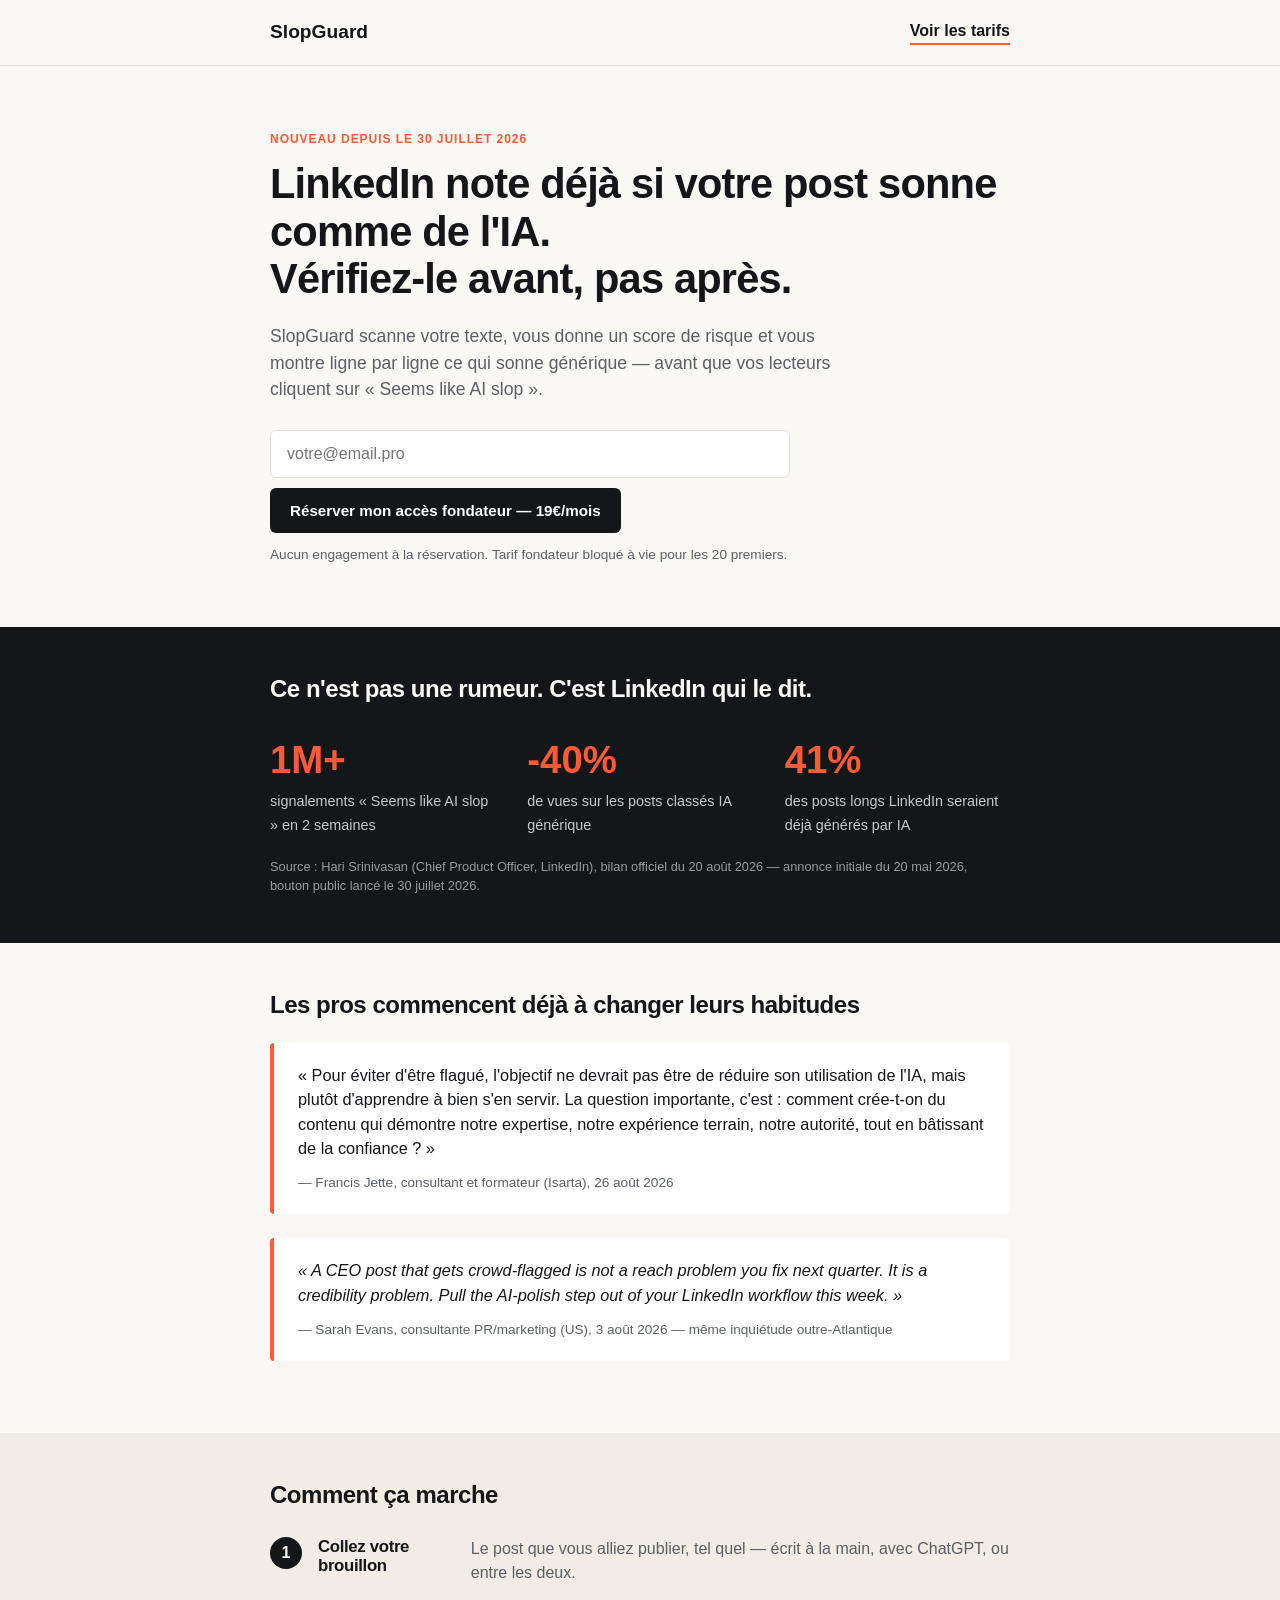
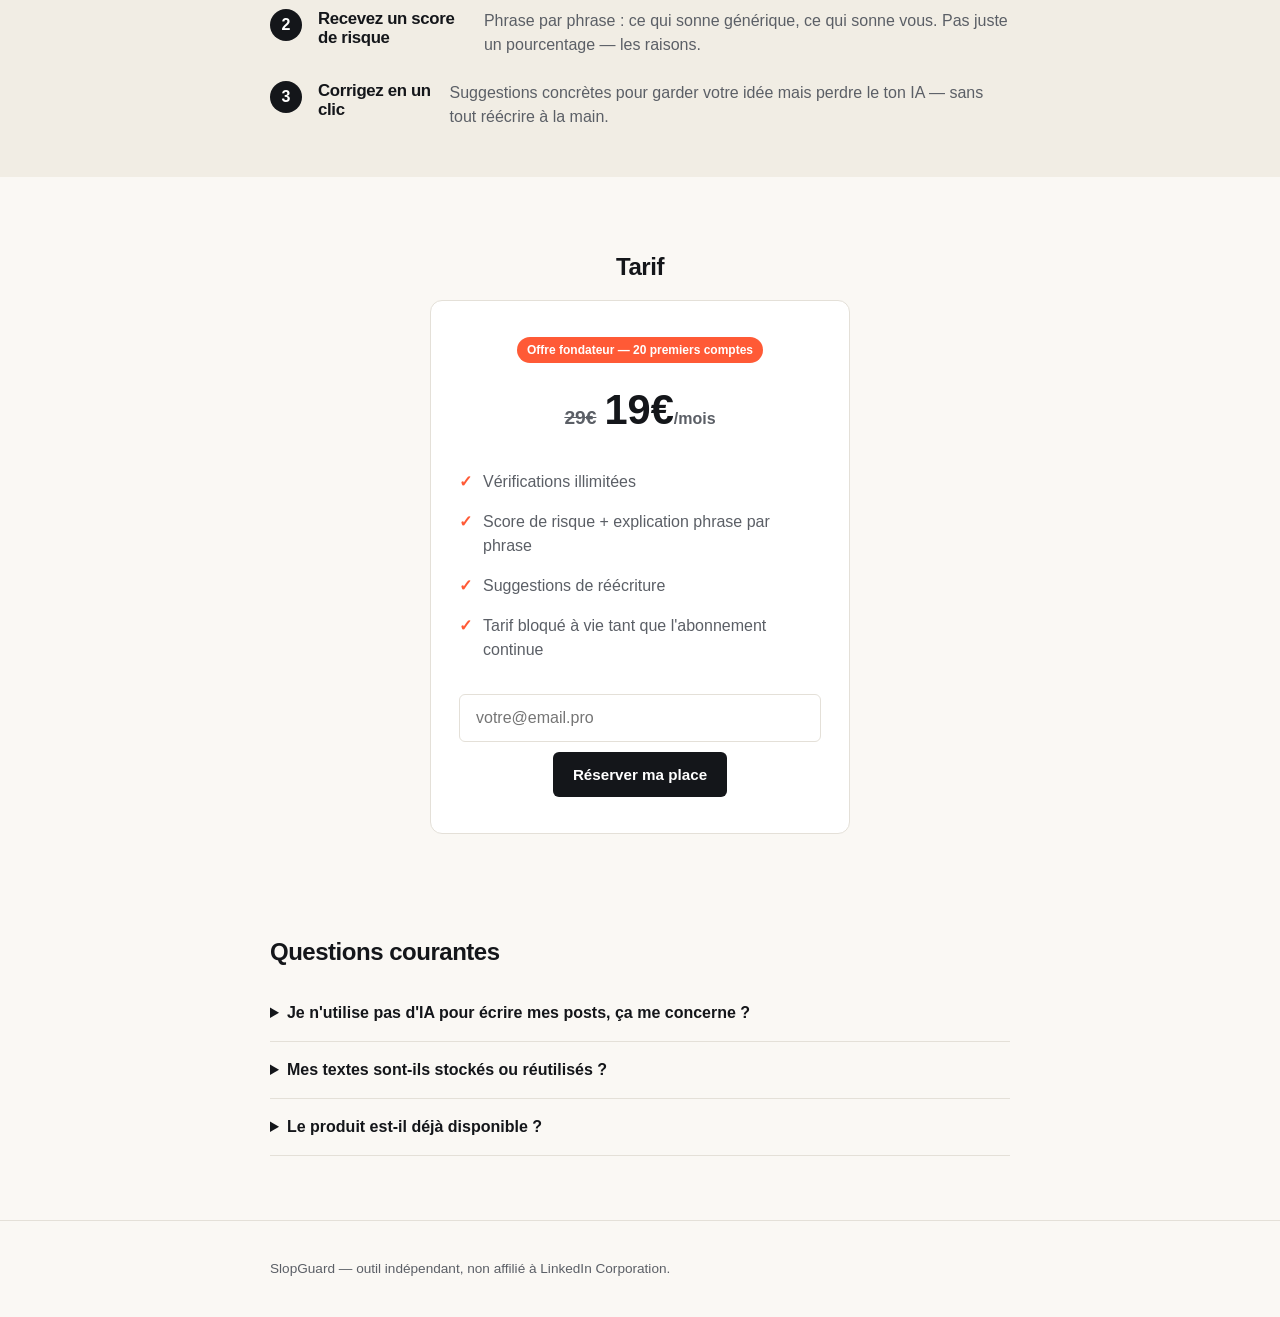
==== index.html @ 18052779 "Landing SlopGuard v1 Co-Authored-By: Claude Sonnet 5 <noreply@anthropic.com>" ====
<!DOCTYPE html>
<html lang="fr">
<head>
<meta charset="UTF-8">
<meta name="viewport" content="width=device-width, initial-scale=1.0">
<title>SlopGuard — Vérifiez vos posts LinkedIn avant qu'ils ne vous coûtent votre portée</title>
<meta name="description" content="LinkedIn a signalé 1 million de posts comme IA générique en 3 semaines et réduit leur portée de 40%. SlopGuard scanne votre texte avant publication et vous dit exactement quoi changer.">
<link rel="stylesheet" href="style.css">
</head>
<body>

<header class="site-header">
  <div class="wrap">
    <span class="logo">SlopGuard</span>
    <a href="#prix" class="nav-cta">Voir les tarifs</a>
  </div>
</header>

<section class="hero">
  <div class="wrap">
    <p class="eyebrow">Nouveau depuis le 30 juillet 2026</p>
    <h1>LinkedIn note déjà si votre post sonne comme de l'IA.<br>Vérifiez-le avant, pas après.</h1>
    <p class="lead">
      SlopGuard scanne votre texte, vous donne un score de risque et vous montre ligne par ligne
      ce qui sonne générique — avant que vos lecteurs cliquent sur « Seems like AI slop ».
    </p>
    <form class="capture-form" action="https://formsubmit.co/tpons.cr@gmail.com" method="POST">
      <input type="hidden" name="_subject" content="Nouvelle réservation SlopGuard">
      <input type="hidden" name="_template" value="table">
      <input type="hidden" name="_captcha" value="false">
      <input type="email" name="email" placeholder="votre@email.pro" required>
      <button type="submit">Réserver mon accès fondateur — 19€/mois</button>
    </form>
    <p class="reassure">Aucun engagement à la réservation. Tarif fondateur bloqué à vie pour les 20 premiers.</p>
  </div>
</section>

<section class="proof">
  <div class="wrap">
    <h2>Ce n'est pas une rumeur. C'est LinkedIn qui le dit.</h2>
    <div class="stat-row">
      <div class="stat">
        <span class="num">1M+</span>
        <span class="label">signalements « Seems like AI slop » en 2 semaines</span>
      </div>
      <div class="stat">
        <span class="num">-40%</span>
        <span class="label">de vues sur les posts classés IA générique</span>
      </div>
      <div class="stat">
        <span class="num">41%</span>
        <span class="label">des posts longs LinkedIn seraient déjà générés par IA</span>
      </div>
    </div>
    <p class="source">
      Source : Hari Srinivasan (Chief Product Officer, LinkedIn), bilan officiel du 20 août 2026 —
      annonce initiale du 20 mai 2026, bouton public lancé le 30 juillet 2026.
    </p>
  </div>
</section>

<section class="testimonials">
  <div class="wrap">
    <h2>Les pros commencent déjà à changer leurs habitudes</h2>
    <blockquote>
      <p>« Pour éviter d'être flagué, l'objectif ne devrait pas être de réduire son utilisation de
      l'IA, mais plutôt d'apprendre à bien s'en servir. La question importante, c'est : comment
      crée-t-on du contenu qui démontre notre expertise, notre expérience terrain, notre autorité,
      tout en bâtissant de la confiance ? »</p>
      <cite>— Francis Jette, consultant et formateur (Isarta), 26 août 2026</cite>
    </blockquote>
    <blockquote class="en">
      <p>« A CEO post that gets crowd-flagged is not a reach problem you fix next quarter. It is a
      credibility problem. Pull the AI-polish step out of your LinkedIn workflow this week. »</p>
      <cite>— Sarah Evans, consultante PR/marketing (US), 3 août 2026 — même inquiétude outre-Atlantique</cite>
    </blockquote>
  </div>
</section>

<section class="how">
  <div class="wrap">
    <h2>Comment ça marche</h2>
    <ol class="steps">
      <li>
        <span class="step-num">1</span>
        <h3>Collez votre brouillon</h3>
        <p>Le post que vous alliez publier, tel quel — écrit à la main, avec ChatGPT, ou entre les deux.</p>
      </li>
      <li>
        <span class="step-num">2</span>
        <h3>Recevez un score de risque</h3>
        <p>Phrase par phrase : ce qui sonne générique, ce qui sonne vous. Pas juste un pourcentage — les raisons.</p>
      </li>
      <li>
        <span class="step-num">3</span>
        <h3>Corrigez en un clic</h3>
        <p>Suggestions concrètes pour garder votre idée mais perdre le ton IA — sans tout réécrire à la main.</p>
      </li>
    </ol>
  </div>
</section>

<section class="pricing" id="prix">
  <div class="wrap">
    <h2>Tarif</h2>
    <div class="price-card">
      <p class="badge">Offre fondateur — 20 premiers comptes</p>
      <p class="price"><span class="old">29€</span>19€<span class="per">/mois</span></p>
      <ul>
        <li>Vérifications illimitées</li>
        <li>Score de risque + explication phrase par phrase</li>
        <li>Suggestions de réécriture</li>
        <li>Tarif bloqué à vie tant que l'abonnement continue</li>
      </ul>
      <form class="capture-form" action="https://formsubmit.co/tpons.cr@gmail.com" method="POST">
        <input type="hidden" name="_subject" content="Nouvelle réservation SlopGuard — tarif">
        <input type="hidden" name="_captcha" value="false">
        <input type="email" name="email" placeholder="votre@email.pro" required>
        <button type="submit">Réserver ma place</button>
      </form>
    </div>
  </div>
</section>

<section class="faq">
  <div class="wrap">
    <h2>Questions courantes</h2>
    <details>
      <summary>Je n'utilise pas d'IA pour écrire mes posts, ça me concerne ?</summary>
      <p>Les détecteurs se trompent aussi sur du texte 100% humain, surtout s'il est très structuré
      ou très lisse. SlopGuard vous montre le même score que verrait un lecteur qui hésite à
      cliquer sur « Seems like AI slop » — utile même sans IA.</p>
    </details>
    <details>
      <summary>Mes textes sont-ils stockés ou réutilisés ?</summary>
      <p>Non. Le texte collé sert uniquement à générer votre score, il n'est pas conservé au-delà
      de l'analyse. Détail complet dans la politique de confidentialité au lancement.</p>
    </details>
    <details>
      <summary>Le produit est-il déjà disponible ?</summary>
      <p>La version testable ouvre aux 20 premiers comptes fondateurs. Réservez votre place, vous
      serez prévenu par email dès l'ouverture — avec le tarif bloqué à 19€/mois.</p>
    </details>
  </div>
</section>

<footer class="site-footer">
  <div class="wrap">
    <p>SlopGuard — outil indépendant, non affilié à LinkedIn Corporation.</p>
  </div>
</footer>

</body>
</html>
---- style.css ----
:root {
  --ink: #14161a;
  --paper: #faf8f4;
  --accent: #ff5a36;
  --accent-ink: #14161a;
  --muted: #5b5f66;
  --line: #e4e0d8;
  --card: #ffffff;
}

* { box-sizing: border-box; }

body {
  margin: 0;
  background: var(--paper);
  color: var(--ink);
  font-family: -apple-system, BlinkMacSystemFont, "Segoe UI", Helvetica, Arial, sans-serif;
  line-height: 1.5;
}

.wrap {
  max-width: 780px;
  margin: 0 auto;
  padding: 0 20px;
}

h1, h2, h3 {
  font-weight: 800;
  letter-spacing: -0.02em;
  line-height: 1.15;
}

.site-header {
  border-bottom: 1px solid var(--line);
  padding: 18px 0;
}
.site-header .wrap {
  display: flex;
  justify-content: space-between;
  align-items: center;
}
.logo { font-weight: 800; font-size: 1.2rem; }
.nav-cta {
  color: var(--ink);
  text-decoration: none;
  font-weight: 600;
  border-bottom: 2px solid var(--accent);
}

.hero { padding: 64px 0 48px; }
.eyebrow {
  text-transform: uppercase;
  letter-spacing: 0.08em;
  font-size: 0.75rem;
  font-weight: 700;
  color: var(--accent);
  margin: 0 0 12px;
}
.hero h1 { font-size: clamp(1.8rem, 4.5vw, 2.6rem); margin: 0 0 20px; }
.lead { font-size: 1.1rem; color: var(--muted); max-width: 60ch; margin: 0 0 28px; }

.capture-form {
  display: flex;
  gap: 10px;
  flex-wrap: wrap;
  max-width: 520px;
}
.capture-form input[type="email"] {
  flex: 1 1 220px;
  padding: 14px 16px;
  border: 1px solid var(--line);
  border-radius: 6px;
  font-size: 1rem;
  background: var(--card);
}
.capture-form button {
  padding: 14px 20px;
  background: var(--accent-ink);
  color: #fff;
  border: none;
  border-radius: 6px;
  font-weight: 700;
  font-size: 0.95rem;
  cursor: pointer;
  white-space: nowrap;
}
.capture-form button:hover { background: var(--accent); }
.reassure { color: var(--muted); font-size: 0.85rem; margin-top: 12px; }

.proof {
  background: var(--ink);
  color: var(--paper);
  padding: 48px 0;
}
.proof h2 { margin: 0 0 28px; font-size: 1.5rem; }
.stat-row {
  display: flex;
  gap: 32px;
  flex-wrap: wrap;
  margin-bottom: 20px;
}
.stat { flex: 1 1 160px; }
.stat .num {
  display: block;
  font-size: 2.4rem;
  font-weight: 800;
  color: var(--accent);
}
.stat .label { color: #c8c8c8; font-size: 0.9rem; }
.source { color: #9a9a9a; font-size: 0.8rem; margin: 0; }

.testimonials { padding: 48px 0; }
.testimonials h2 { font-size: 1.5rem; margin: 0 0 24px; }
blockquote {
  margin: 0 0 24px;
  padding: 20px 24px;
  background: var(--card);
  border-left: 4px solid var(--accent);
  border-radius: 4px;
}
blockquote p { margin: 0 0 10px; font-size: 1.02rem; }
blockquote cite { color: var(--muted); font-size: 0.85rem; font-style: normal; }
blockquote.en p { font-style: italic; }

.how { padding: 48px 0; background: #f1ede4; }
.how h2 { font-size: 1.5rem; margin: 0 0 28px; }
.steps { list-style: none; padding: 0; margin: 0; display: grid; gap: 24px; }
.steps li { display: flex; gap: 16px; align-items: flex-start; }
.step-num {
  flex: none;
  width: 32px; height: 32px;
  border-radius: 50%;
  background: var(--accent-ink);
  color: #fff;
  display: flex; align-items: center; justify-content: center;
  font-weight: 700;
}
.steps h3 { margin: 0 0 4px; font-size: 1.05rem; }
.steps p { margin: 0; color: var(--muted); }

.pricing { padding: 56px 0; text-align: center; }
.price-card {
  background: var(--card);
  border: 1px solid var(--line);
  border-radius: 12px;
  padding: 36px 28px;
  max-width: 420px;
  margin: 0 auto;
}
.badge {
  display: inline-block;
  background: var(--accent);
  color: #fff;
  font-size: 0.75rem;
  font-weight: 700;
  padding: 4px 10px;
  border-radius: 999px;
  margin: 0 0 16px;
}
.price { font-size: 2.6rem; font-weight: 800; margin: 0 0 20px; }
.price .old { font-size: 1.2rem; color: var(--muted); text-decoration: line-through; margin-right: 8px; font-weight: 600; }
.price .per { font-size: 1rem; color: var(--muted); font-weight: 600; }
.price-card ul { list-style: none; padding: 0; margin: 0 0 24px; text-align: left; }
.price-card li {
  padding: 8px 0 8px 24px;
  position: relative;
  color: var(--muted);
}
.price-card li::before {
  content: "✓";
  position: absolute;
  left: 0;
  color: var(--accent);
  font-weight: 800;
}
.pricing .capture-form { justify-content: center; }

.faq { padding: 48px 0 64px; }
.faq h2 { font-size: 1.5rem; margin: 0 0 20px; }
details {
  border-bottom: 1px solid var(--line);
  padding: 16px 0;
}
summary { font-weight: 700; cursor: pointer; }
details p { color: var(--muted); margin: 12px 0 0; }

.site-footer {
  border-top: 1px solid var(--line);
  padding: 24px 0;
  color: var(--muted);
  font-size: 0.85rem;
}

@media (max-width: 480px) {
  .capture-form { flex-direction: column; }
  .capture-form button { width: 100%; }
}
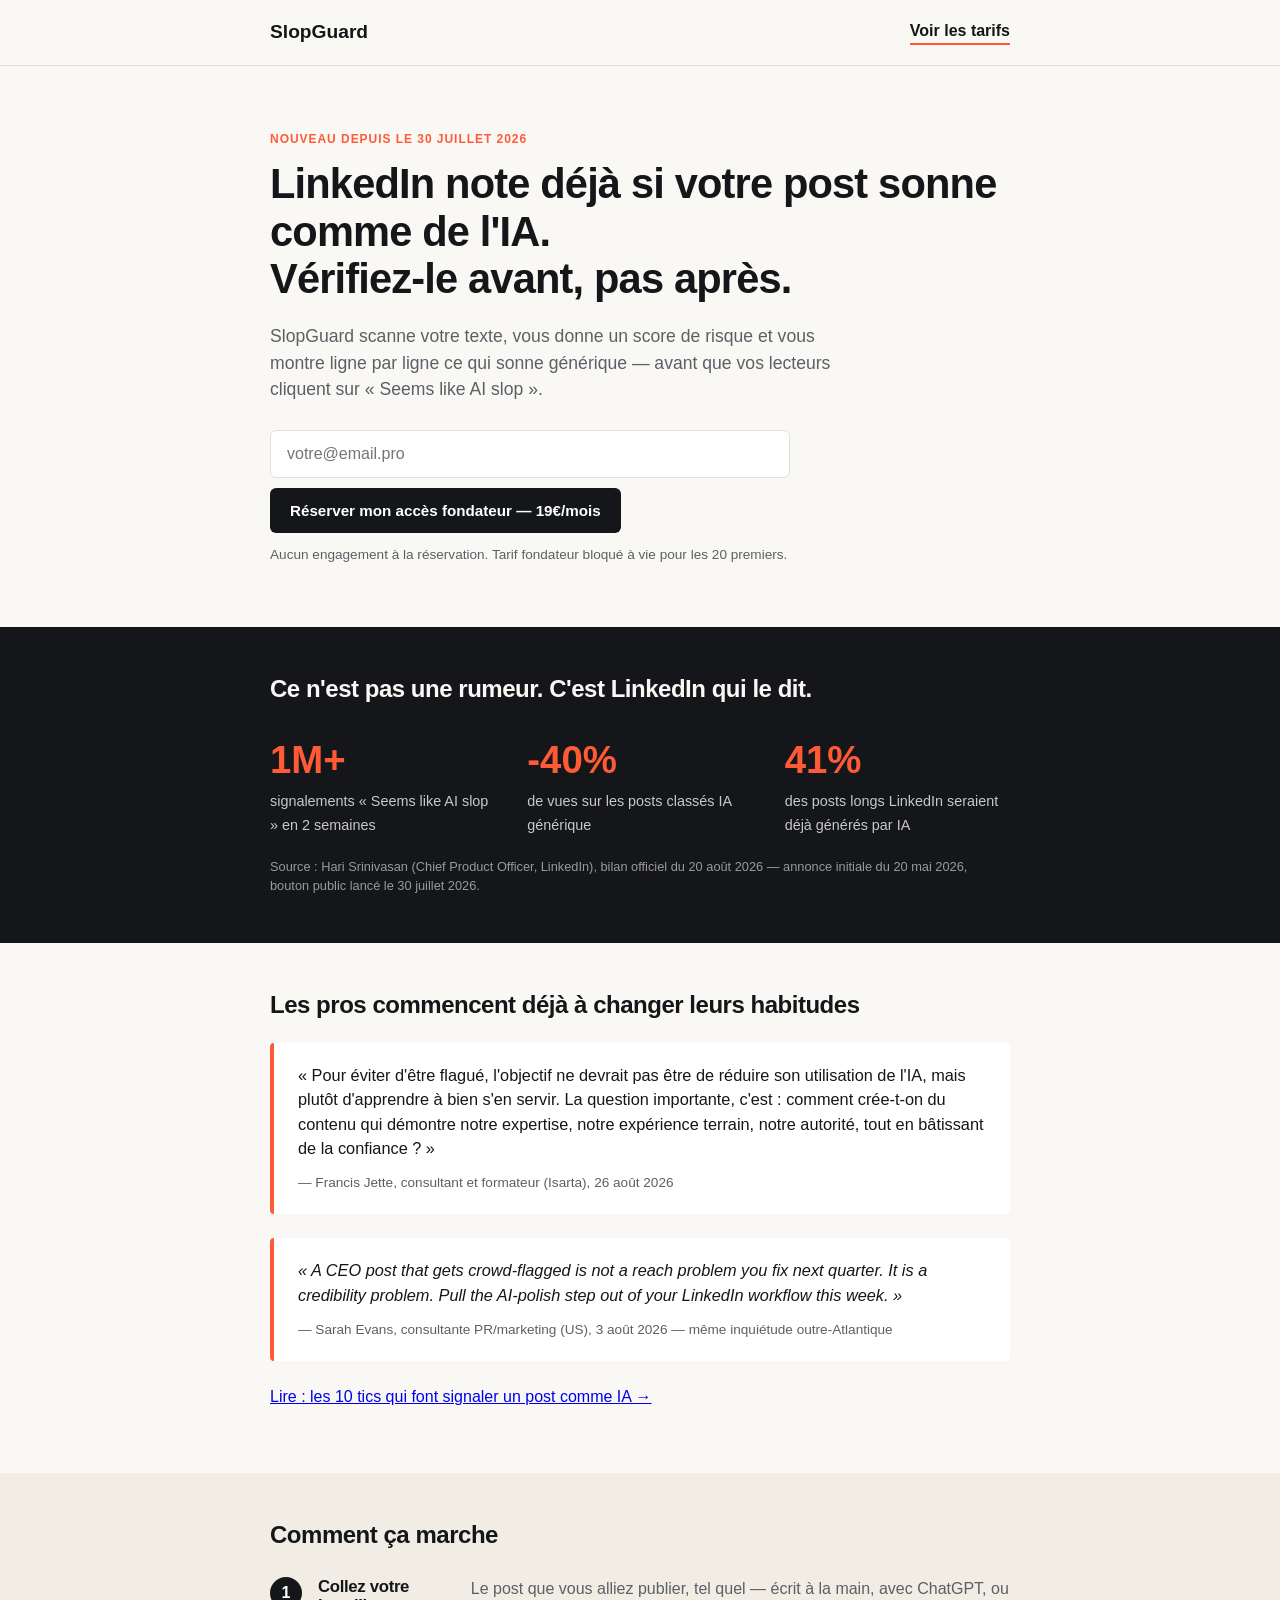
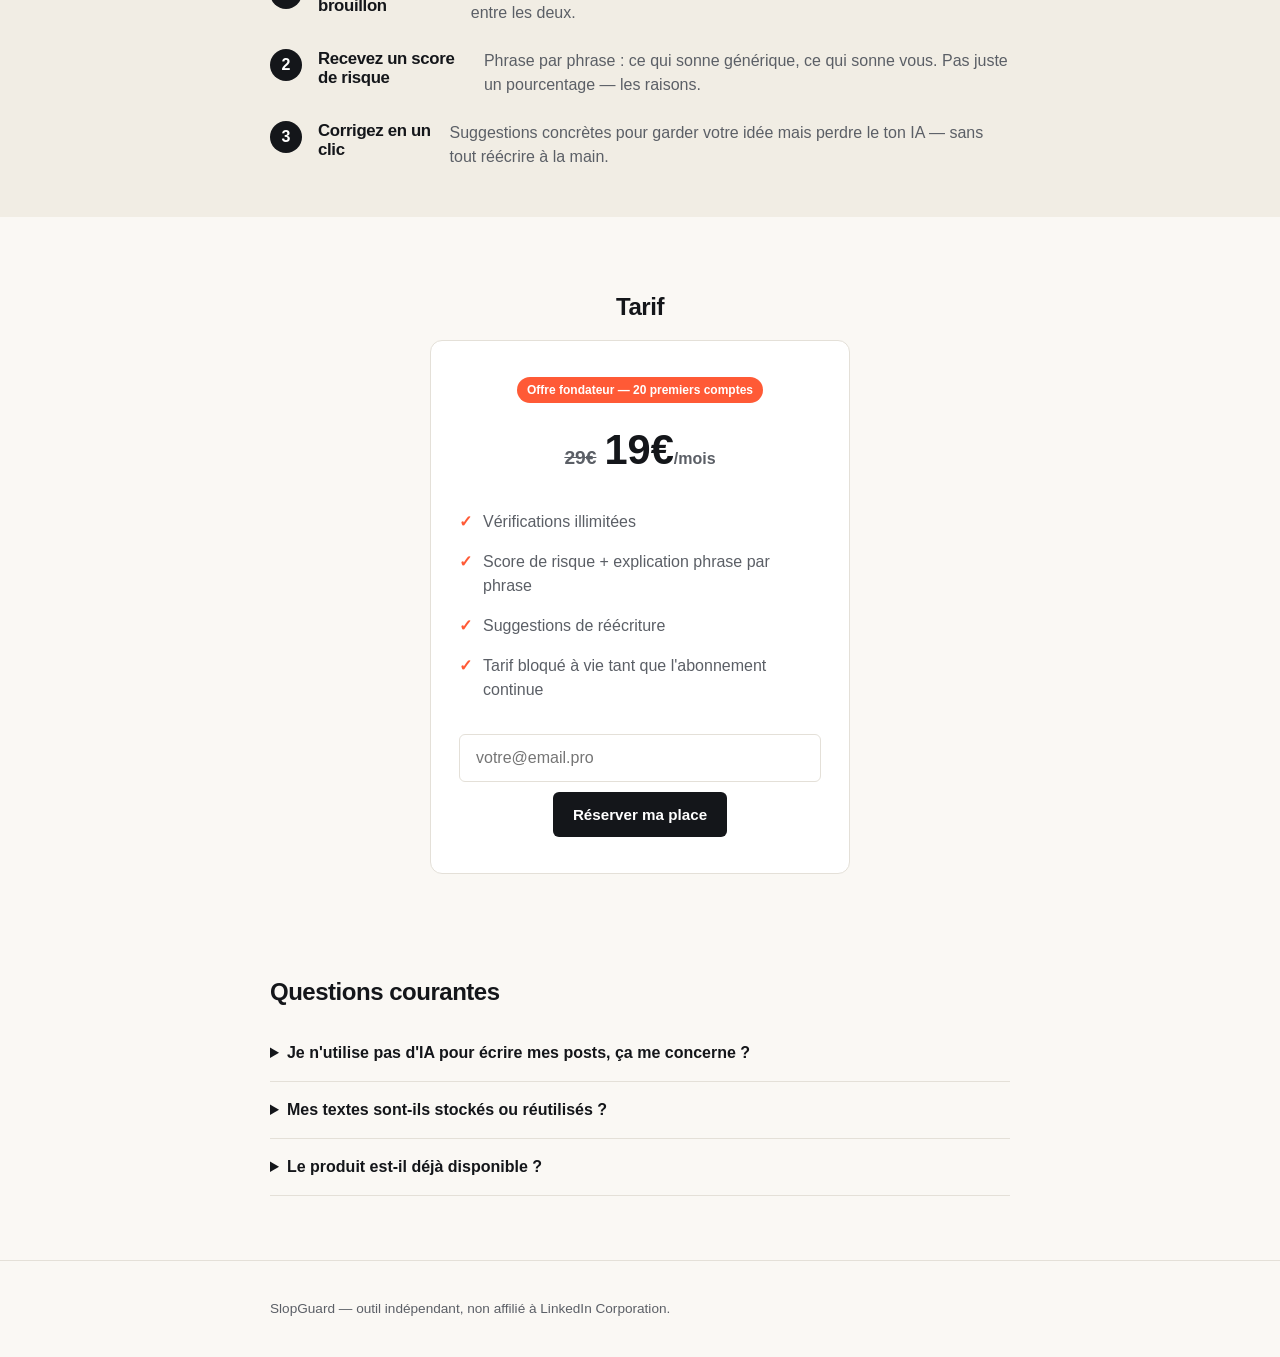
==== commit 38429bba: "SEO: guide anti-slop, OG tags, sitemap, robots.txt Co-Authored-By: Claude Sonnet 5 <noreply@anthropi" ====
--- a/index.html
+++ b/index.html
@@ -5,6 +5,14 @@
 <meta name="viewport" content="width=device-width, initial-scale=1.0">
 <title>SlopGuard — Vérifiez vos posts LinkedIn avant qu'ils ne vous coûtent votre portée</title>
 <meta name="description" content="LinkedIn a signalé 1 million de posts comme IA générique en 3 semaines et réduit leur portée de 40%. SlopGuard scanne votre texte avant publication et vous dit exactement quoi changer.">
+<link rel="canonical" href="https://tponscr-debug.github.io/slopguard/">
+<meta property="og:type" content="website">
+<meta property="og:title" content="SlopGuard — Vérifiez vos posts LinkedIn avant qu'ils ne vous coûtent votre portée">
+<meta property="og:description" content="LinkedIn a signalé 1 million de posts comme IA générique en 3 semaines et réduit leur portée de 40%. Scannez votre texte avant de publier.">
+<meta property="og:url" content="https://tponscr-debug.github.io/slopguard/">
+<meta name="twitter:card" content="summary_large_image">
+<meta name="twitter:title" content="SlopGuard — Vérifiez vos posts LinkedIn avant qu'ils ne vous coûtent votre portée">
+<meta name="twitter:description" content="1M de signalements « AI slop » en 2 semaines, -40% de portée. Scannez votre post avant de publier.">
 <link rel="stylesheet" href="style.css">
 </head>
 <body>
@@ -74,6 +82,7 @@
       credibility problem. Pull the AI-polish step out of your LinkedIn workflow this week. »</p>
       <cite>— Sarah Evans, consultante PR/marketing (US), 3 août 2026 — même inquiétude outre-Atlantique</cite>
     </blockquote>
+    <p><a href="guide.html">Lire : les 10 tics qui font signaler un post comme IA &rarr;</a></p>
   </div>
 </section>
 
